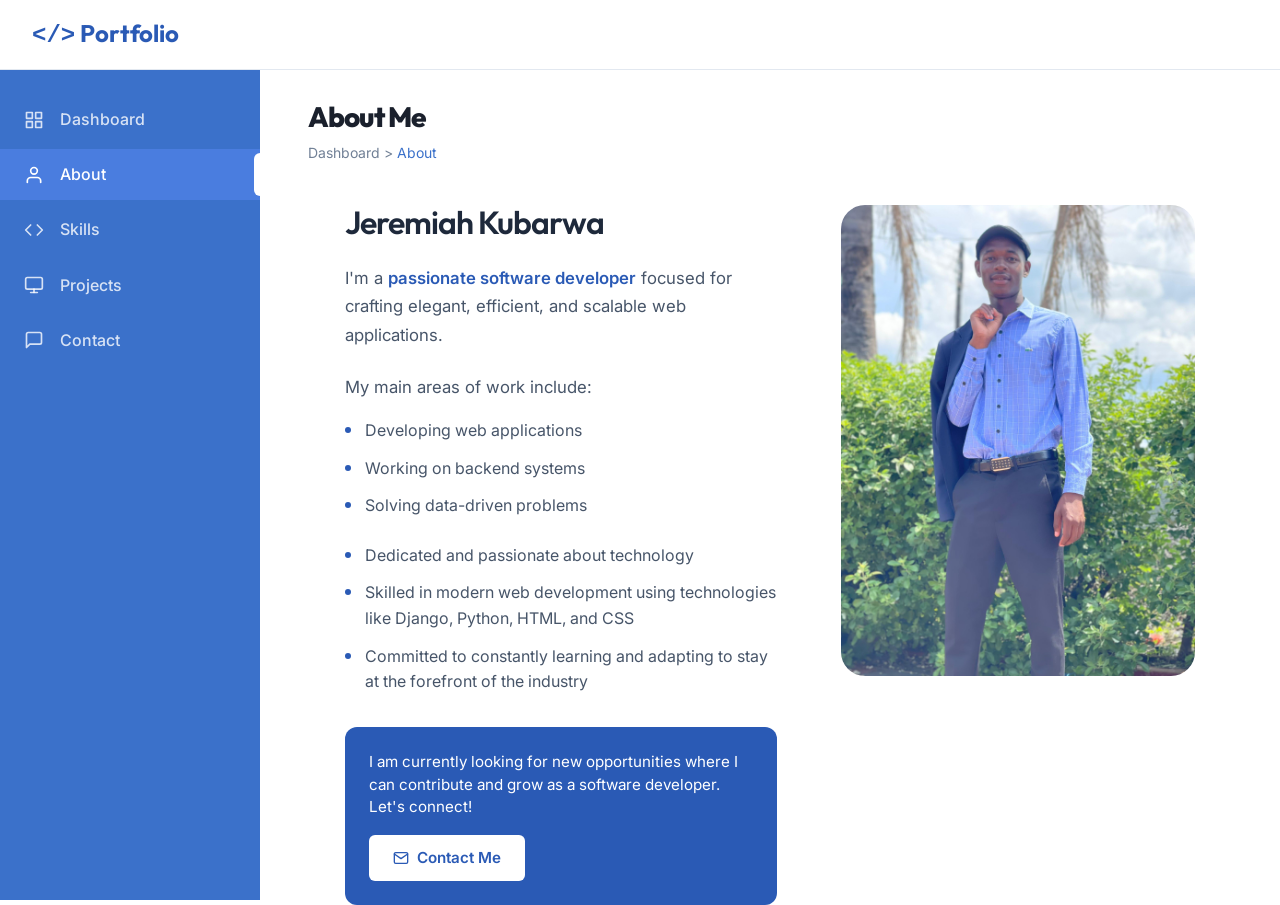
==== about.html @ 58361bdb "updated about page" ====
<!DOCTYPE html>
<html lang="en">

<head>
  <meta charset="UTF-8" />
  <meta name="viewport" content="width=device-width, initial-scale=1.0" />
  <meta name="description" content="About Jeremiah Kubarwa - Computer Science student portfolio." />
  <title>About - Jeremiah's Portfolio</title>
  <link rel="preconnect" href="https://fonts.googleapis.com">
  <link rel="preconnect" href="https://fonts.gstatic.com" crossorigin>
  <link
    href="https://fonts.googleapis.com/css2?family=Inter:wght@400;500;600&family=Outfit:wght@400;600;800&display=swap"
    rel="stylesheet">
  <link rel="stylesheet" href="styles.css" />
  <link rel="icon" href="assets/favicon.png" />
</head>

<body class="dashboard-layout light">
  <a class="skip-link" href="#main-content">Skip to content</a>

  <header class="top-nav">
    <a class="logo" href="index.html">
      <span class="logo-icon">&lt;/&gt;</span>
      Portfolio
    </a>
  </header>

  <aside class="sidebar">

    <ul class="sidebar-nav">
      <li>
        <a href="index.html">
          <svg viewBox="0 0 24 24">
            <rect x="3" y="3" width="7" height="7"></rect>
            <rect x="14" y="3" width="7" height="7"></rect>
            <rect x="14" y="14" width="7" height="7"></rect>
            <rect x="3" y="14" width="7" height="7"></rect>
          </svg>
          Dashboard
        </a>
      </li>
      <li>
        <a href="about.html" class="active">
          <svg viewBox="0 0 24 24">
            <path d="M20 21v-2a4 4 0 0 0-4-4H8a4 4 0 0 0-4 4v2"></path>
            <circle cx="12" cy="7" r="4"></circle>
          </svg>
          About
        </a>
      </li>
      <li>
        <a href="skills.html">
          <svg viewBox="0 0 24 24">
            <polyline points="16 18 22 12 16 6"></polyline>
            <polyline points="8 6 2 12 8 18"></polyline>
          </svg>
          Skills
        </a>
      </li>
      <li>
        <a href="projects.html">
          <svg viewBox="0 0 24 24">
            <rect x="2" y="3" width="20" height="14" rx="2" ry="2"></rect>
            <line x1="8" y1="21" x2="16" y2="21"></line>
            <line x1="12" y1="17" x2="12" y2="21"></line>
          </svg>
          Projects
        </a>
      </li>
      <li>
        <a href="contact.html">
          <svg viewBox="0 0 24 24">
            <path d="M21 15a2 2 0 0 1-2 2H7l-4 4V5a2 2 0 0 1 2-2h14a2 2 0 0 1 2 2z"></path>
          </svg>
          Contact
        </a>
      </li>
    </ul>


  </aside>

  <main id="main-content" class="main-content">
    <div class="top-header">
      <h1>About Me</h1>
      <div class="breadcrumbs">
        Dashboard &gt; <a href="about.html">About</a>
      </div>
    </div>

    <div class="container fade-in">
      <div class="about-container">
        <div class="about-content">
          <h2>Jeremiah Kubarwa</h2>

          <p class="about-lead">I'm a <strong>passionate software developer</strong> focused for crafting elegant,
            efficient, and scalable web applications.</p>

          <p class="about-sub">My main areas of work include:</p>

          <ul class="about-list">
            <li>Developing web applications</li>
            <li>Working on backend systems</li>
            <li>Solving data-driven problems</li>
          </ul>

          <ul class="about-list">
            <li>Dedicated and passionate about technology</li>
            <li>Skilled in modern web development using technologies like Django, Python, HTML, and CSS</li>
            <li>Committed to constantly learning and adapting to stay at the forefront of the industry</li>
          </ul>

          <div class="about-cta-box">
            <p>I am currently looking for new opportunities where I can contribute and grow as a software developer.
              Let's connect!</p>
            <a href="contact.html" class="btn-contact-me">
              <svg width="16" height="16" viewBox="0 0 24 24" fill="none" stroke="currentColor" stroke-width="2"
                stroke-linecap="round" stroke-linejoin="round" style="margin-right: 8px;">
                <path d="M4 4h16c1.1 0 2 .9 2 2v12c0 1.1-.9 2-2 2H4c-1.1 0-2-.9-2-2V6c0-1.1.9-2 2-2z"></path>
                <polyline points="22,6 12,13 2,6"></polyline>
              </svg>
              Contact Me
            </a>
          </div>
        </div>

        <div class="about-image">
          <img src="assets/profile.png" alt="Jeremiah Kubarwa">
        </div>
      </div>
    </div>
  </main>

  <script src="script.js"></script>
</body>

</html>
---- styles.css ----
/* Base */
:root {
  --bg: #ffffff;
  --bg-alt: #f8fafc;
  --text: #1e293b;
  --text-muted: #475569;
  --primary: #2a5ab5;
  --primary-hover: #1d4ed8;
  --card: #ffffff;
  --card-hover: #f8fafc;
  --border: #e2e8f0;
  --font-sans: "Inter", system-ui, -apple-system, sans-serif;
  --font-display: "Outfit", system-ui, -apple-system, sans-serif;
}

* {
  box-sizing: border-box;
}

html, body {
  height: 100%;
}

body {
  margin: 0;
  font-family: var(--font-sans);
  background: var(--bg);
  color: var(--text);
  line-height: 1.7;
  -webkit-font-smoothing: antialiased;
  -moz-osx-font-smoothing: grayscale;
  transition: background-color 0.4s ease, color 0.4s ease;
  overflow-x: hidden;
}

.container {
  width: min(1100px, 92%);
  margin: 0 auto;
}

.section {
  padding: 72px 0;
}

.section.alt {
  background: var(--bg-alt);
}

h1, h2, h3, h4 {
  font-family: var(--font-display);
  font-weight: 800;
  line-height: 1.1;
  margin: 0 0 1rem;
  letter-spacing: -0.03em;
}

h1 { font-size: clamp(2.5rem, 5vw + 1rem, 4.5rem); }
h2 { font-size: clamp(2rem, 4vw, 3.5rem); }
h3 { font-size: clamp(1.5rem, 3vw, 2.25rem); }

p {
  margin: 0 0 1.5rem;
  font-size: 1.05rem;
}

.lead {
  font-size: clamp(1.125rem, 2vw, 1.35rem);
  color: var(--text-muted);
  max-width: 60ch;
}

.small { font-size: 0.875rem; }
.muted { color: var(--text-muted); }

.btn {
  display: inline-flex;
  align-items: center;
  justify-content: center;
  gap: 8px;
  padding: 12px 28px;
  border-radius: 9999px;
  border: 1px solid rgba(255,255,255,0.1);
  background: rgba(255,255,255,0.03);
  color: var(--text);
  font-family: var(--font-sans);
  font-weight: 500;
  font-size: 1rem;
  text-decoration: none;
  cursor: pointer;
  transition: all 0.3s ease;
}

.btn:hover {
  background: rgba(255,255,255,0.1);
}

.btn.primary {
  background: var(--gradient);
  border: 1px solid transparent;
  color: white;
  position: relative;
  z-index: 1;
}

.btn.primary::after {
  content: '';
  position: absolute;
  inset: -2px;
  border-radius: 9999px;
  background: var(--gradient);
  filter: blur(8px);
  z-index: -1;
  opacity: 0.6;
  transition: opacity 0.3s ease;
}

.btn.primary:hover::after {
  opacity: 0.9;
  filter: blur(12px);
}

.btn.primary:hover {
  transform: translateY(-1px);
}

.skip-link {
  position: absolute;
  left: -9999px;
  top: 8px;
  background: var(--primary);
  color: #fff;
  padding: 8px 12px;
  border-radius: 8px;
  z-index: 1000;
}
.skip-link:focus {
  left: 8px;
}

/* Sidebar */
.dashboard-layout {
  display: flex;
  min-height: 100vh;
}

/* Top Nav */
.top-nav {
  position: fixed;
  top: 0;
  left: 0;
  width: 100%;
  height: 70px;
  background: white;
  border-bottom: 1px solid #e2e8f0;
  display: flex;
  align-items: center;
  padding: 0 32px;
  z-index: 1000;
}

.logo {
  font-size: 1.5rem;
  font-weight: 700;
  color: #2a5ab5;
  text-decoration: none;
  font-family: var(--font-display);
}

.logo-icon {
  font-family: monospace;
  font-weight: 800;
}

.sidebar {
  width: 260px;
  background-color: #3b71ca; /* No gradient, solid blue */
  color: white;
  position: fixed;
  top: 70px;
  left: 0;
  height: calc(100vh - 70px);
  padding: 24px 0;
  display: flex;
  flex-direction: column;
  z-index: 100;
  overflow-y: auto;
}

.sidebar-nav {
  list-style: none;
  padding: 0;
  margin: 0;
  flex-grow: 1;
}

.sidebar-nav li {
  margin-bottom: 4px;
}

.sidebar-nav a {
  display: flex;
  align-items: center;
  gap: 16px;
  padding: 12px 24px;
  color: rgba(255, 255, 255, 0.8);
  text-decoration: none;
  font-weight: 500;
  transition: all 0.2s ease;
  position: relative;
}

.sidebar-nav a:hover, .sidebar-nav a.active {
  color: white;
  background-color: #4a7ddf;
}

.sidebar-nav a.active::before {
  content: '';
  position: absolute;
  right: 0;
  top: 4px;
  bottom: 4px;
  width: 6px;
  background-color: white;
  border-radius: 6px 0 0 6px;
}

.sidebar-nav a svg {
  width: 20px;
  height: 20px;
  stroke: currentColor;
  fill: none;
  stroke-width: 2;
  stroke-linecap: round;
  stroke-linejoin: round;
}

.sidebar-stats {
  padding: 24px;
  border-top: 1px solid rgba(255, 255, 255, 0.15);
  margin-top: auto;
}

.sidebar-stats h4 {
  font-size: 0.75rem;
  text-transform: uppercase;
  letter-spacing: 0.05em;
  margin-bottom: 16px;
  color: rgba(255, 255, 255, 0.9);
}

.stat-item {
  margin-bottom: 16px;
  font-size: 0.875rem;
}

.stat-header {
  display: flex;
  justify-content: space-between;
  margin-bottom: 8px;
  align-items: center;
  color: white;
}

.stat-icon-wrapper {
  display: flex;
  align-items: center;
  gap: 8px;
}

.stat-icon {
  width: 24px;
  height: 24px;
  border-radius: 50%;
  background: rgba(255, 255, 255, 0.2);
  display: flex;
  align-items: center;
  justify-content: center;
  font-size: 0.75rem;
}

.stat-percentage {
  font-size: 0.75rem;
  color: rgba(255, 255, 255, 0.8);
}

.stat-bar {
  height: 4px;
  background: rgba(255, 255, 255, 0.2);
  border-radius: 2px;
  overflow: hidden;
}

.stat-fill {
  height: 100%;
  background: white;
  border-radius: 2px;
}

.main-content {
  margin-left: 260px;
  margin-top: 70px;
  flex: 1;
  min-height: calc(100vh - 70px);
  background: #ffffff !important;
  color: #1a202c;
  padding: 2rem 3rem;
}

/* Dashboard Overview */
.top-header {
  margin-bottom: 24px;
  padding-bottom: 16px;
}

.top-header h1 {
  font-size: 1.75rem;
  color: #1a202c;
  margin-bottom: 8px;
}

.breadcrumbs {
  font-size: 0.875rem;
  color: #718096;
}

.breadcrumbs a {
  color: #3b71ca;
  text-decoration: none;
}

.profile-card {
  display: flex;
  gap: 32px;
  background: white;
  border-radius: 16px;
  border: 1px solid #e2e8f0;
  box-shadow: 0 4px 6px -1px rgba(0, 0, 0, 0.05);
  padding: 32px;
  margin-bottom: 32px;
}

.profile-image-container {
  position: relative;
  flex-shrink: 0;
  width: 250px;
}

.profile-image {
  width: 100%;
  height: 250px;
  object-fit: cover;
  border-radius: 20px;
}

.profile-badge {
  position: absolute;
  bottom: 0px;
  right: -10px;
  background: #2a5ab5;
  color: white;
  width: 44px;
  height: 44px;
  border-radius: 50%;
  display: flex;
  align-items: center;
  justify-content: center;
  box-shadow: 0 4px 10px rgba(0,0,0,0.15);
}

.profile-socials {
  display: flex;
  gap: 16px;
  justify-content: center;
  margin-top: 16px;
}

.profile-socials a {
  width: 36px;
  height: 36px;
  border-radius: 50%;
  background: white;
  border: 1px solid #e2e8f0;
  display: flex;
  align-items: center;
  justify-content: center;
  color: #2a5ab5;
  transition: all 0.2s ease;
}

.profile-socials a:hover {
  background: #f8fafc;
}

.profile-info {
  flex: 1;
}

.name-row {
  display: flex;
  align-items: center;
  gap: 16px;
  margin-bottom: 8px;
}

.name-row h2 {
  font-size: 2rem;
  color: #1a202c;
  margin: 0;
  letter-spacing: -0.02em;
}

.hire-badge {
  background: #dcfce7;
  color: #166534;
  padding: 4px 12px;
  border-radius: 16px;
  font-size: 0.75rem;
  font-weight: 600;
}

.role-title {
  color: #2a5ab5;
  font-size: 1.25rem;
  font-weight: 500;
  margin-bottom: 16px;
}

.bio {
  color: #4a5568;
  font-size: 0.95rem;
  line-height: 1.6;
  margin-bottom: 24px;
  max-width: 90%;
}

.skills-pills {
  display: flex;
  gap: 8px;
  flex-wrap: wrap;
  margin-bottom: 32px;
}

.skill-pill {
  background: #eff6ff;
  color: #2a5ab5;
  padding: 6px 16px;
  border-radius: 20px;
  font-size: 0.85rem;
  font-weight: 500;
}

.overview-stats {
  display: flex;
  gap: 16px;
  margin-top: 16px;
}

.overview-stat-card {
  flex: 1;
  background: white;
  border: 1px solid #e2e8f0;
  border-radius: 16px;
  padding: 20px;
  text-align: center;
}

.overview-stat-value {
  font-size: 1.75rem;
  font-weight: 700;
  color: #2a5ab5;
  margin-bottom: 4px;
}

.stars {
  color: #2a5ab5;
  margin-bottom: 8px;
  font-size: 1.2rem;
}

.overview-stat-label {
  font-size: 0.8rem;
  color: #718096;
}

.section-title {
  display: flex;
  align-items: center;
  gap: 8px;
  font-size: 1rem;
  font-weight: 700;
  color: #4a5568;
  text-transform: uppercase;
  margin: 40px 0 24px;
  letter-spacing: 0.05em;
}

.section-title::before {
  content: '';
  width: 4px;
  height: 16px;
  background: #2a5ab5;
  border-radius: 2px;
}

.overview-grid {
  display: grid;
  grid-template-columns: 1fr 1fr;
  gap: 24px;
}

.overview-card {
  background: white;
  border-radius: 16px;
  overflow: hidden;
  box-shadow: 0 4px 10px rgba(0,0,0,0.03);
  position: relative;
}

.overview-card img {
  width: 100%;
  height: 200px;
  object-fit: cover;
}

.overview-card-content {
  padding: 20px;
  position: absolute;
  top: 0;
  right: 0;
  background: rgba(255,255,255,0.9);
  margin: 12px;
  border-radius: 8px;
  padding: 8px 16px;
}

.overview-card-content span {
  font-size: 0.8rem;
  color: #1a202c;
  text-transform: uppercase;
  letter-spacing: 0.05em;
  font-weight: 700;
}

/* Cards and grids */
.card {
  background: var(--card);
  border: 1px solid var(--border);
  border-radius: 20px;
  padding: 32px;
  transition: all 0.4s cubic-bezier(0.175, 0.885, 0.32, 1.275);
  height: 100%;
  display: flex;
  flex-direction: column;
  backdrop-filter: blur(16px);
  position: relative;
  overflow: hidden;
  box-shadow: 0 4px 6px -1px rgba(0, 0, 0, 0.1);
}

.card::before {
  content: "";
  position: absolute;
  top: 0;
  left: 0;
  right: 0;
  height: 2px;
  background: var(--gradient);
  opacity: 0;
  transition: opacity 0.3s ease;
}

.card:hover {
  transform: translateY(-8px);
  box-shadow: 0 20px 40px -5px rgba(0, 0, 0, 0.3), 0 10px 10px -5px rgba(0, 0, 0, 0.1);
  border-color: rgba(59, 130, 246, 0.4);
  background: var(--card-hover);
}

.card:hover::before {
  opacity: 1;
}

.card h3 {
  margin-bottom: 0.5rem;
}

/* Tech Section Override */
.text-center { text-align: center; }
.tech-header { margin-bottom: 48px; }

.tech-grid {
  display: grid;
  grid-template-columns: repeat(2, 1fr);
  gap: 24px;
}

.tech-card {
  padding: 24px;
  border-radius: 16px;
  background: #0D1322;
  border: 1px solid rgba(255,255,255,0.05);
  position: relative;
  transition: transform 0.2s ease, box-shadow 0.2s ease;
  overflow: hidden;
}

.tech-card::before {
  content: '';
  position: absolute;
  top: 0; left: 0; right: 0; height: 1px;
  background: var(--gradient);
  opacity: 0.2;
}

.tech-card:hover {
  transform: translateY(-4px);
  box-shadow: 0 10px 30px -10px rgba(79, 70, 229, 0.3);
  border-color: rgba(255,255,255,0.1);
}
.tech-card:hover::before { opacity: 0.8; }

.tech-title {
  font-size: 1.1rem;
  font-family: var(--font-sans);
  font-weight: 600;
  display: flex;
  justify-content: space-between;
  align-items: center;
  margin-bottom: 24px;
}
.arrow { color: rgba(255,255,255,0.3); font-size: 1rem; }

.tech-icons {
  display: flex;
  gap: 24px;
  flex-wrap: wrap;
  align-items: center;
}

.tech-icon {
  display: flex;
  align-items: center;
  gap: 8px;
}

.tech-icon img {
  width: 32px;
  height: 32px;
  object-fit: contain;
}

.invert-dark { filter: invert(1); }
.tech-name { font-weight: 500; font-size: 1rem; }

/* About Page */
.about-container {
  display: flex;
  gap: 64px;
  margin-top: 16px;
  align-items: flex-start;
}

.about-content {
  flex: 1.1;
}

.about-content h2 {
  font-size: 2rem;
  color: #1e293b;
  margin-bottom: 24px;
  font-weight: 600;
}

.about-lead {
  font-size: 1.05rem;
  color: #475569;
  line-height: 1.7;
  margin-bottom: 24px;
}

.about-lead strong {
  color: #2a5ab5;
  font-weight: 600;
}

.about-sub {
  font-size: 1.05rem;
  color: #475569;
  margin-bottom: 16px;
}

.about-list {
  list-style: none;
  padding-left: 0;
  margin-bottom: 24px;
}

.about-list li {
  position: relative;
  padding-left: 20px;
  margin-bottom: 12px;
  color: #475569;
  font-size: 1rem;
  line-height: 1.6;
}

.about-list li::before {
  content: '';
  position: absolute;
  left: 0;
  top: 9px;
  width: 6px;
  height: 6px;
  background-color: #2a5ab5;
  border-radius: 50%;
}

.about-cta-box {
  background: #2a5ab5;
  border-radius: 12px;
  padding: 24px;
  margin-top: 32px;
}

.about-cta-box p {
  color: #ffffff;
  font-size: 0.95rem;
  margin-bottom: 16px;
  line-height: 1.5;
}

.btn-contact-me {
  display: inline-flex;
  align-items: center;
  background: #ffffff;
  color: #2a5ab5;
  padding: 10px 24px;
  border-radius: 6px;
  text-decoration: none;
  font-weight: 600;
  font-size: 0.95rem;
  transition: background 0.2s;
}

.btn-contact-me:hover {
  background: #f1f5f9;
}

.about-image {
  flex: 0.9;
}

.about-image img {
  width: 100%;
  max-width: 400px;
  height: auto;
  border-radius: 24px;
  object-fit: cover;
}

.skills-grid-modern {
  display: grid;
  grid-template-columns: repeat(2, 1fr);
  gap: 24px;
}

.skill-card-modern {
  background: white;
  border-radius: 12px;
  border: 1px solid #e2e8f0;
  box-shadow: 0 4px 6px -1px rgba(0,0,0,0.05);
  overflow: hidden;
  transition: transform 0.2s ease, box-shadow 0.2s ease;
}

.skill-card-modern:hover {
  transform: translateY(-2px);
  box-shadow: 0 10px 15px -3px rgba(0, 0, 0, 0.05);
}

.skill-card-header {
  background: #5b8def;
  color: white;
  padding: 12px 20px;
  font-weight: 600;
  font-size: 1.05rem;
}

.skill-card-body {
  padding: 24px 20px;
  background: white;
}

.skill-icon-row {
  display: flex;
  align-items: center;
  gap: 12px;
  margin-bottom: 20px;
  min-height: 40px;
}

.skill-icon {
  width: 48px;
  height: 48px;
  object-fit: contain;
}

.skill-main-text {
  font-size: 1.15rem;
  font-weight: 700;
  color: #1e293b;
}

.skill-pills-row {
  display: flex;
  gap: 10px;
  flex-wrap: wrap;
}

.skill-pill-sm {
  background: #e6f0fa;
  color: #2a5ab5;
  padding: 6px 14px;
  border-radius: 20px;
  font-size: 0.85rem;
  font-weight: 500;
  display: inline-flex;
  align-items: center;
}

.skill-django-box {
  background: #092e20;
  color: white;
  padding: 6px 12px;
  border-radius: 4px;
  font-weight: 600;
  letter-spacing: 0.5px;
  font-size: 1.2rem;
}

.gradient-text {
  background: var(--gradient);
  -webkit-background-clip: text;
  background-clip: text;
  -webkit-text-fill-color: transparent;
}
.projects-grid {
  display: flex;
  flex-direction: column;
  gap: 24px;
}
.contact-grid {
  grid-template-columns: 1.2fr .8fr;
  align-items: start;
}

/* Horizontal Project Cards */
.project-card-h {
  display: flex;
  background: white;
  border-radius: 12px;
  border: 1px solid #e2e8f0;
  box-shadow: 0 4px 6px -1px rgba(0, 0, 0, 0.05);
  overflow: hidden;
  position: relative;
  height: 160px;
  transition: transform 0.2s ease, box-shadow 0.2s ease;
}

.project-card-h:hover {
  transform: translateY(-2px);
  box-shadow: 0 10px 15px -3px rgba(0, 0, 0, 0.05);
}

.project-img-wrapper {
  width: 40%;
  position: relative;
  background-size: cover;
  background-position: center;
}

.project-img-wrapper::after {
  content: '';
  position: absolute;
  top: 0; right: 0; bottom: 0; left: 0;
  background: linear-gradient(to right, rgba(255,255,255,0) 50%, rgba(255,255,255,1) 95%);
}

.project-info {
  width: 60%;
  padding: 24px 32px 24px 16px;
  display: flex;
  flex-direction: column;
  position: relative;
  z-index: 2;
  background: white; /* ensure right side is pure white */
}

.project-info h3 {
  color: #1e293b;
  font-size: 1.25rem;
  margin-bottom: 8px;
  font-family: var(--font-sans);
}

.project-info p {
  color: #64748b;
  font-size: 0.95rem;
}

.project-info .btn-view {
  margin-top: auto;
  align-self: flex-end;
  background: #2a5ab5;
  color: white;
  padding: 8px 20px;
  border-radius: 6px;
  font-weight: 500;
  font-size: 0.9rem;
  text-decoration: none;
  transition: background 0.2s;
}

.project-info .btn-view:hover {
  background: #1d4ed8;
}

.links {
  list-style: none;
  padding: 0;
  margin: 0;
  display: grid;
  gap: 8px;
}
.links a {
  color: var(--text);
  text-decoration: none;
}
.links a:hover {
  text-decoration: underline;
}

/* Forms */
form {
  background: var(--card);
  padding: 32px;
  border-radius: 16px;
  border: 1px solid var(--border);
}

form label {
  display: grid;
  gap: 8px;
  margin-bottom: 20px;
  font-weight: 500;
}

input, textarea {
  width: 100%;
  border: 1px solid var(--border);
  background: var(--bg);
  color: var(--text);
  border-radius: 8px;
  padding: 12px 16px;
  font-family: inherit;
  font-size: 1rem;
  transition: all 0.2s ease;
}

input:focus, textarea:focus {
  outline: none;
  border-color: var(--primary);
  box-shadow: 0 0 0 3px rgba(59, 130, 246, 0.2);
  background: var(--bg-alt);
}

/* Footer */
.site-footer {
  border-top: 1px solid var(--border);
  background: var(--bg-alt);
  padding: 32px 0;
  margin-top: auto;
}

.footer-inner {
  display: flex;
  align-items: center;
  justify-content: space-between;
  flex-wrap: wrap;
  gap: 16px;
}

/* Utilities */
.sr-only {
  position: absolute;
  width: 1px;
  height: 1px;
  padding: 0;
  margin: -1px;
  overflow: hidden;
  clip: rect(0,0,0,0);
  white-space: nowrap;
  border: 0;
}

/* Animations */
@keyframes slideUp {
  from { opacity: 0; transform: translateY(30px); }
  to { opacity: 1; transform: translateY(0); }
}

@keyframes fadeInRight {
  from { opacity: 0; transform: translateX(30px); }
  to { opacity: 1; transform: translateX(0); }
}

@keyframes float {
  0% { transform: translate(0, 0) scale(1); }
  33% { transform: translate(30px, -50px) scale(1.1); }
  66% { transform: translate(-20px, 20px) scale(0.9); }
  100% { transform: translate(0, 0) scale(1); }
}

@keyframes pulse {
  from { opacity: 0.2; transform: scale(0.95); }
  to { opacity: 0.4; transform: scale(1.05); }
}

.fade-in {
  opacity: 0;
  animation: slideUp 0.6s ease-out forwards;
}

/* Responsive */
@media (max-width: 920px) {
  .skills-grid-modern { grid-template-columns: 1fr; }
  .projects-grid { grid-template-columns: 1fr; }
  .tech-grid { grid-template-columns: 1fr; }
  .contact-grid { grid-template-columns: 1fr; }
  .hero-inner { grid-template-columns: 1fr; text-align: center; }
  .hero-ctas { justify-content: center; }
  .hero-photo { max-width: 300px; margin: 0 auto; }
}

@media (max-width: 768px) {
  /* Top Nav */
  .top-nav {
    padding: 0 16px;
  }
  
  /* Sidebar becomes bottom nav */
  .sidebar {
    width: 100%;
    height: auto;
    position: fixed;
    top: auto;
    bottom: 0;
    left: 0;
    padding: 0;
    flex-direction: row;
    z-index: 1000;
    border-top: 1px solid rgba(0, 0, 0, 0.1);
  }
  .sidebar-nav {
    display: flex;
    justify-content: space-around;
    align-items: center;
    width: 100%;
  }
  .sidebar-nav li {
    margin-bottom: 0;
    flex: 1;
  }
  .sidebar-nav a {
    flex-direction: column;
    padding: 10px 4px;
    font-size: 0.65rem;
    gap: 4px;
    justify-content: center;
    border-radius: 0;
  }
  .sidebar-nav a::before {
    display: none;
  }
  .sidebar-nav a.active {
    background-color: rgba(255, 255, 255, 0.1);
  }
  .sidebar-stats {
    display: none; /* Hide stats on mobile */
  }

  /* Main Content */
  .main-content {
    margin-left: 0;
    margin-top: 70px;
    padding: 1.5rem 1rem 6rem 1rem; /* Extra bottom padding for the nav bar */
  }

  /* Dashboard Overview */
  .profile-card {
    flex-direction: column;
    align-items: center;
    text-align: center;
    padding: 24px 16px;
  }
  .profile-image-container {
    width: 180px;
  }
  .profile-image {
    height: 180px;
  }
  .name-row {
    flex-direction: column;
    gap: 8px;
  }
  .overview-grid {
    grid-template-columns: 1fr;
  }
  .overview-stats {
    flex-direction: column;
  }
  
  /* general overrides */
  .skills-grid-modern {
    grid-template-columns: 1fr;
  }
  .tech-grid {
    grid-template-columns: 1fr;
  }
  .contact-grid {
    grid-template-columns: 1fr;
  }
  .project-card-h {
    flex-direction: column;
    height: auto;
  }
  .project-img-wrapper {
    width: 100%;
    height: 200px;
  }
  .project-img-wrapper::after {
    background: linear-gradient(to top, rgba(255,255,255,0) 50%, rgba(255,255,255,1) 95%);
  }
  .project-info {
    width: 100%;
    padding: 24px;
  }
  .about-container {
    gap: 24px;
    flex-direction: column;
  }
  .about-image {
    order: -1;
    margin-bottom: 24px;
    align-self: center;
  }
}
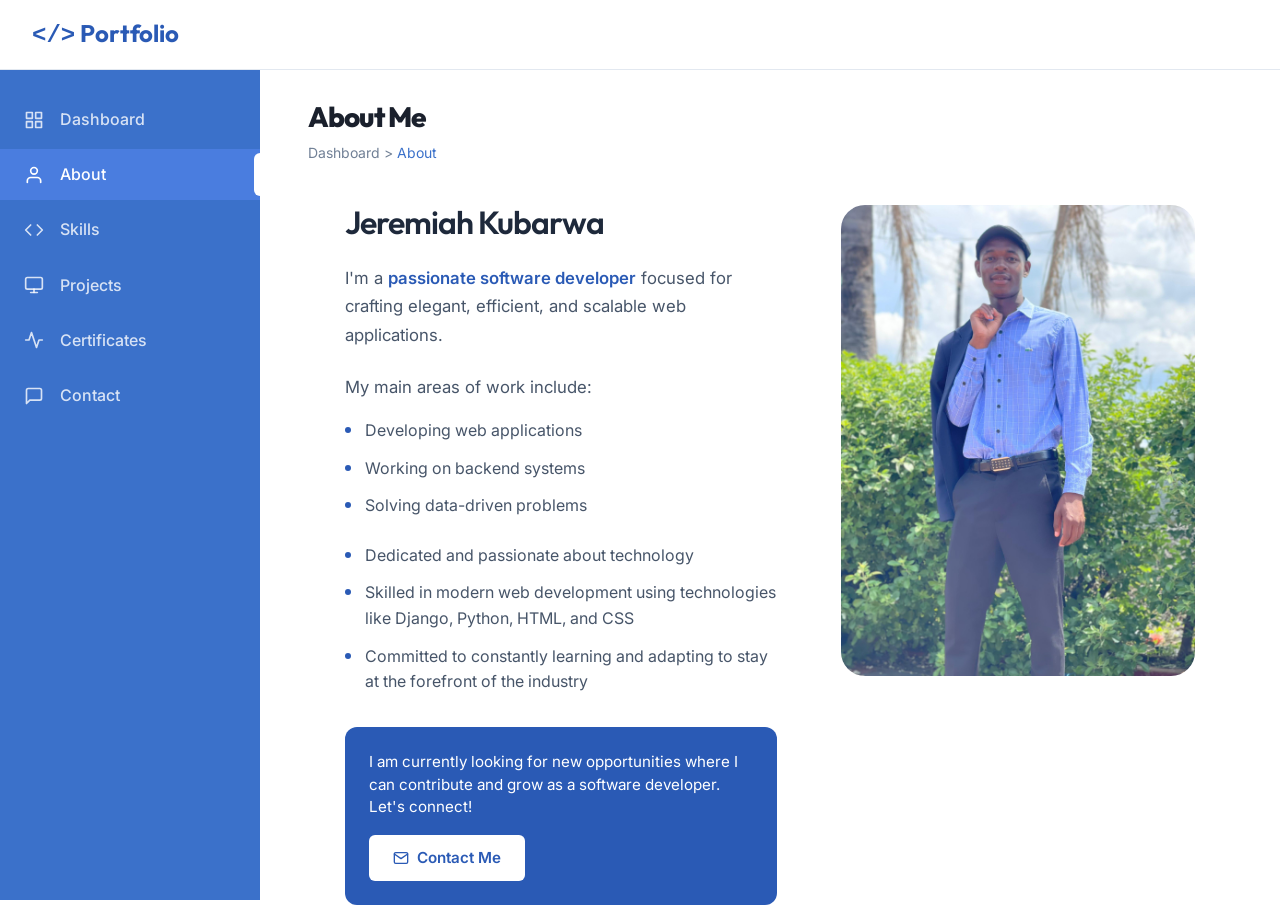
==== commit 3b205990: "adding certificate" ====
--- a/about.html
+++ b/about.html
@@ -68,6 +68,12 @@
         </a>
       </li>
       <li>
+        <a href="certificates.html">
+          <svg viewBox="0 0 24 24" fill="none" stroke="currentColor" stroke-width="2" stroke-linecap="round" stroke-linejoin="round"><path d="M22 12h-4l-3 9L9 3l-3 9H2"></path></svg>
+          Certificates
+        </a>
+      </li>
+      <li>
         <a href="contact.html">
           <svg viewBox="0 0 24 24">
             <path d="M21 15a2 2 0 0 1-2 2H7l-4 4V5a2 2 0 0 1 2-2h14a2 2 0 0 1 2 2z"></path>
--- a/styles.css
+++ b/styles.css
@@ -926,6 +926,114 @@
   background: #1d4ed8;
 }
 
+/* Certificates Grid */
+.certificates-grid {
+  display: grid;
+  grid-template-columns: repeat(auto-fill, minmax(350px, 1fr));
+  gap: 24px;
+}
+
+.certificates-grid.mini {
+  grid-template-columns: 1fr;
+  max-width: 500px;
+}
+
+.certificates-grid.mini .certificate-card {
+  flex-direction: row;
+  height: 120px;
+  align-items: center;
+}
+
+.certificates-grid.mini .certificate-img-container {
+  width: 150px;
+  height: 100%;
+  aspect-ratio: auto;
+  border-bottom: none;
+  border-right: 1px solid #e2e8f0;
+}
+
+.certificates-grid.mini .certificate-info {
+  padding: 16px;
+  flex: 1;
+}
+
+.certificates-grid.mini .certificate-info h3 {
+  font-size: 1.1rem;
+  margin-bottom: 4px;
+}
+
+.certificates-grid.mini .certificate-meta {
+  margin-bottom: 0;
+  font-size: 0.8rem;
+}
+
+.certificates-grid.mini .certificate-info p {
+  display: none; /* Hide description in mini view */
+}
+
+.certificate-card {
+  background: white;
+  border-radius: 12px;
+  border: 1px solid #e2e8f0;
+  box-shadow: 0 4px 6px -1px rgba(0, 0, 0, 0.05);
+  overflow: hidden;
+  transition: transform 0.2s ease, box-shadow 0.2s ease;
+  display: flex;
+  flex-direction: column;
+}
+
+.certificate-card:hover {
+  transform: translateY(-4px);
+  box-shadow: 0 12px 20px -5px rgba(0, 0, 0, 0.1);
+}
+
+.certificate-img-container {
+  width: 100%;
+  aspect-ratio: 4 / 3;
+  overflow: hidden;
+  background: #f8fafc;
+  border-bottom: 1px solid #e2e8f0;
+}
+
+.certificate-img {
+  width: 100%;
+  height: 100%;
+  object-fit: contain;
+  padding: 10px;
+}
+
+.certificate-info {
+  padding: 24px;
+}
+
+.certificate-info h3 {
+  font-size: 1.25rem;
+  margin-bottom: 8px;
+  color: #1e293b;
+}
+
+.certificate-meta {
+  display: flex;
+  justify-content: space-between;
+  margin-bottom: 16px;
+  font-size: 0.9rem;
+  font-weight: 500;
+}
+
+.certificate-meta .issuer {
+  color: #2a5ab5;
+}
+
+.certificate-meta .date {
+  color: #64748b;
+}
+
+.certificate-info p {
+  color: #475569;
+  font-size: 0.95rem;
+  line-height: 1.6;
+}
+
 .links {
   list-style: none;
   padding: 0;
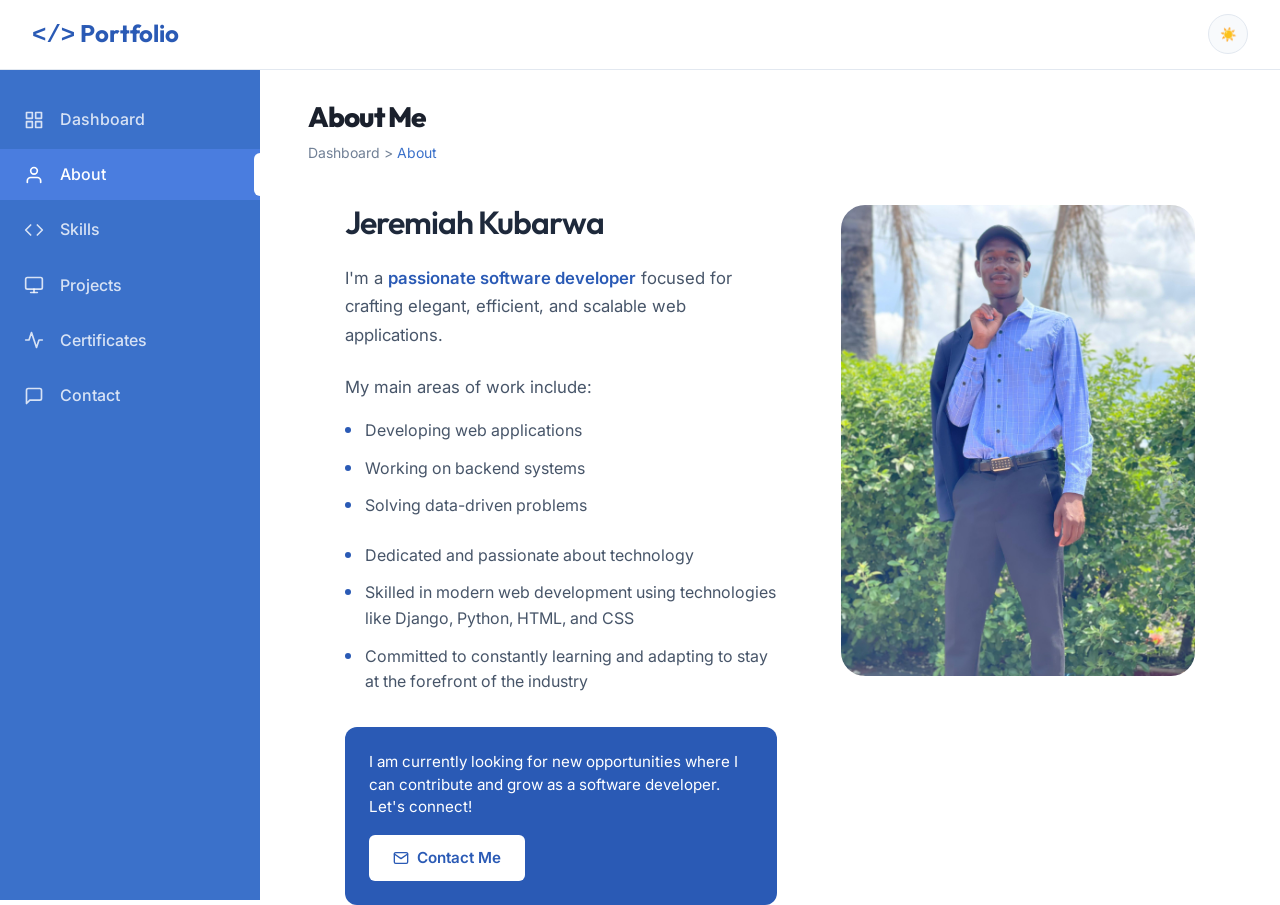
==== commit 9d2a79c7: "refining" ====
--- a/about.html
+++ b/about.html
@@ -15,14 +15,19 @@
   <link rel="icon" href="assets/favicon.png" />
 </head>
 
-<body class="dashboard-layout light">
+<body class="dashboard-layout">
   <a class="skip-link" href="#main-content">Skip to content</a>
 
   <header class="top-nav">
-    <a class="logo" href="index.html">
-      <span class="logo-icon">&lt;/&gt;</span>
-      Portfolio
-    </a>
+    <div class="top-nav-inner">
+      <a class="logo" href="index.html">
+        <span class="logo-icon">&lt;/&gt;</span>
+        Portfolio
+      </a>
+      <div class="top-nav-actions">
+        <button class="icon-btn theme-toggle" type="button" aria-label="Toggle theme">☀️</button>
+      </div>
+    </div>
   </header>
 
   <aside class="sidebar">
@@ -40,7 +45,7 @@
         </a>
       </li>
       <li>
-        <a href="about.html" class="active">
+        <a href="about.html" class="active" aria-current="page">
           <svg viewBox="0 0 24 24">
             <path d="M20 21v-2a4 4 0 0 0-4-4H8a4 4 0 0 0-4 4v2"></path>
             <circle cx="12" cy="7" r="4"></circle>
--- a/styles.css
+++ b/styles.css
@@ -11,6 +11,20 @@
   --border: #e2e8f0;
   --font-sans: "Inter", system-ui, -apple-system, sans-serif;
   --font-display: "Outfit", system-ui, -apple-system, sans-serif;
+  --gradient: linear-gradient(135deg, #2563eb 0%, #4f46e5 55%, #7c3aed 100%);
+}
+
+/* Dark theme */
+:root.dark {
+  --bg: #0b1220;
+  --bg-alt: #0f1a2e;
+  --text: #e5e7eb;
+  --text-muted: #a3b0c2;
+  --card: #0f1a2e;
+  --card-hover: #12203a;
+  --border: rgba(148, 163, 184, 0.18);
+  --primary: #7aa2ff;
+  --primary-hover: #9bb8ff;
 }
 
 * {
@@ -150,12 +164,50 @@
   left: 0;
   width: 100%;
   height: 70px;
-  background: white;
+  background: var(--bg);
   border-bottom: 1px solid #e2e8f0;
   display: flex;
   align-items: center;
   padding: 0 32px;
   z-index: 1000;
+}
+
+.top-nav-inner {
+  width: 100%;
+  display: flex;
+  align-items: center;
+  justify-content: space-between;
+  gap: 16px;
+}
+
+.top-nav-actions {
+  display: flex;
+  align-items: center;
+  gap: 12px;
+}
+
+.icon-btn {
+  width: 40px;
+  height: 40px;
+  border-radius: 9999px;
+  border: 1px solid var(--border);
+  background: var(--bg-alt);
+  color: var(--text);
+  display: inline-flex;
+  align-items: center;
+  justify-content: center;
+  cursor: pointer;
+  transition: transform 0.15s ease, background 0.15s ease, border-color 0.15s ease;
+}
+
+.icon-btn:hover {
+  transform: translateY(-1px);
+  border-color: rgba(59, 130, 246, 0.4);
+}
+
+.icon-btn:focus-visible {
+  outline: none;
+  box-shadow: 0 0 0 3px rgba(59, 130, 246, 0.25);
 }
 
 .logo {
@@ -303,7 +355,7 @@
   flex: 1;
   min-height: calc(100vh - 70px);
   background: #ffffff !important;
-  color: #1a202c;
+  color: var(--text);
   padding: 2rem 3rem;
 }
 
@@ -332,7 +384,7 @@
 .profile-card {
   display: flex;
   gap: 32px;
-  background: white;
+  background: var(--card);
   border-radius: 16px;
   border: 1px solid #e2e8f0;
   box-shadow: 0 4px 6px -1px rgba(0, 0, 0, 0.05);
@@ -858,7 +910,7 @@
 /* Horizontal Project Cards */
 .project-card-h {
   display: flex;
-  background: white;
+  background: var(--card);
   border-radius: 12px;
   border: 1px solid #e2e8f0;
   box-shadow: 0 4px 6px -1px rgba(0, 0, 0, 0.05);
@@ -894,7 +946,7 @@
   flex-direction: column;
   position: relative;
   z-index: 2;
-  background: white; /* ensure right side is pure white */
+  background: var(--card); /* ensure right side matches theme */
 }
 
 .project-info h3 {
@@ -907,6 +959,47 @@
 .project-info p {
   color: #64748b;
   font-size: 0.95rem;
+}
+
+.project-tags {
+  display: flex;
+  flex-wrap: wrap;
+  gap: 8px;
+  margin: 10px 0 0;
+}
+
+.tag-pill {
+  background: #eff6ff;
+  color: #2a5ab5;
+  padding: 4px 10px;
+  border-radius: 9999px;
+  font-size: 0.75rem;
+  font-weight: 600;
+  border: 1px solid rgba(42, 90, 181, 0.15);
+}
+
+:root.dark .tag-pill {
+  background: rgba(122, 162, 255, 0.12);
+  color: #cfe0ff;
+  border-color: rgba(122, 162, 255, 0.25);
+}
+
+.project-actions {
+  margin-top: auto;
+  display: flex;
+  gap: 10px;
+  justify-content: flex-end;
+}
+
+.btn-view.secondary {
+  background: transparent;
+  color: #2a5ab5;
+  border: 1px solid rgba(42, 90, 181, 0.3);
+}
+
+:root.dark .btn-view.secondary {
+  color: #cfe0ff;
+  border-color: rgba(207, 224, 255, 0.3);
 }
 
 .project-info .btn-view {
@@ -969,6 +1062,97 @@
 
 .certificates-grid.mini .certificate-info p {
   display: none; /* Hide description in mini view */
+}
+
+.certificates-grid.mini .btn-view-cert {
+  display: none; /* Hide button in mini view as card is clickable */
+}
+
+.btn-view-cert {
+  background: #2a5ab5;
+  color: white;
+  border: none;
+  padding: 8px 16px;
+  border-radius: 6px;
+  font-weight: 600;
+  cursor: pointer;
+  margin-top: 12px;
+  transition: background 0.2s;
+  width: 100%;
+}
+
+.btn-view-cert:hover {
+  background: #1d4ed8;
+}
+
+/* Modal styles */
+.cert-modal {
+  display: none;
+  position: fixed;
+  z-index: 2000;
+  left: 0;
+  top: 0;
+  width: 100%;
+  height: 100%;
+  background-color: rgba(0, 0, 0, 0.85);
+  backdrop-filter: blur(5px);
+  justify-content: center;
+  align-items: center;
+  animation: fadeIn 0.3s ease;
+}
+
+@keyframes fadeIn {
+  from { opacity: 0; }
+  to { opacity: 1; }
+}
+
+.modal-content {
+  background-color: white;
+  padding: 32px;
+  border-radius: 20px;
+  max-width: 90%;
+  max-height: 90%;
+  position: relative;
+  box-shadow: 0 25px 50px -12px rgba(0, 0, 0, 0.5);
+  display: flex;
+  flex-direction: column;
+  align-items: center;
+  animation: zoomIn 0.3s cubic-bezier(0.34, 1.56, 0.64, 1);
+}
+
+@keyframes zoomIn {
+  from { transform: scale(0.8); opacity: 0; }
+  to { transform: scale(1); opacity: 1; }
+}
+
+.modal-content h2 {
+  margin-top: 0;
+  font-size: 1.5rem;
+  color: #1e293b;
+  margin-bottom: 24px;
+}
+
+.modal-content img {
+  max-width: 100%;
+  max-height: 70vh;
+  object-fit: contain;
+  border-radius: 8px;
+  box-shadow: 0 4px 10px rgba(0,0,0,0.1);
+}
+
+.close-modal {
+  position: absolute;
+  top: 16px;
+  right: 24px;
+  color: #64748b;
+  font-size: 32px;
+  font-weight: bold;
+  cursor: pointer;
+  transition: color 0.2s;
+}
+
+.close-modal:hover {
+  color: #1e293b;
 }
 
 .certificate-card {
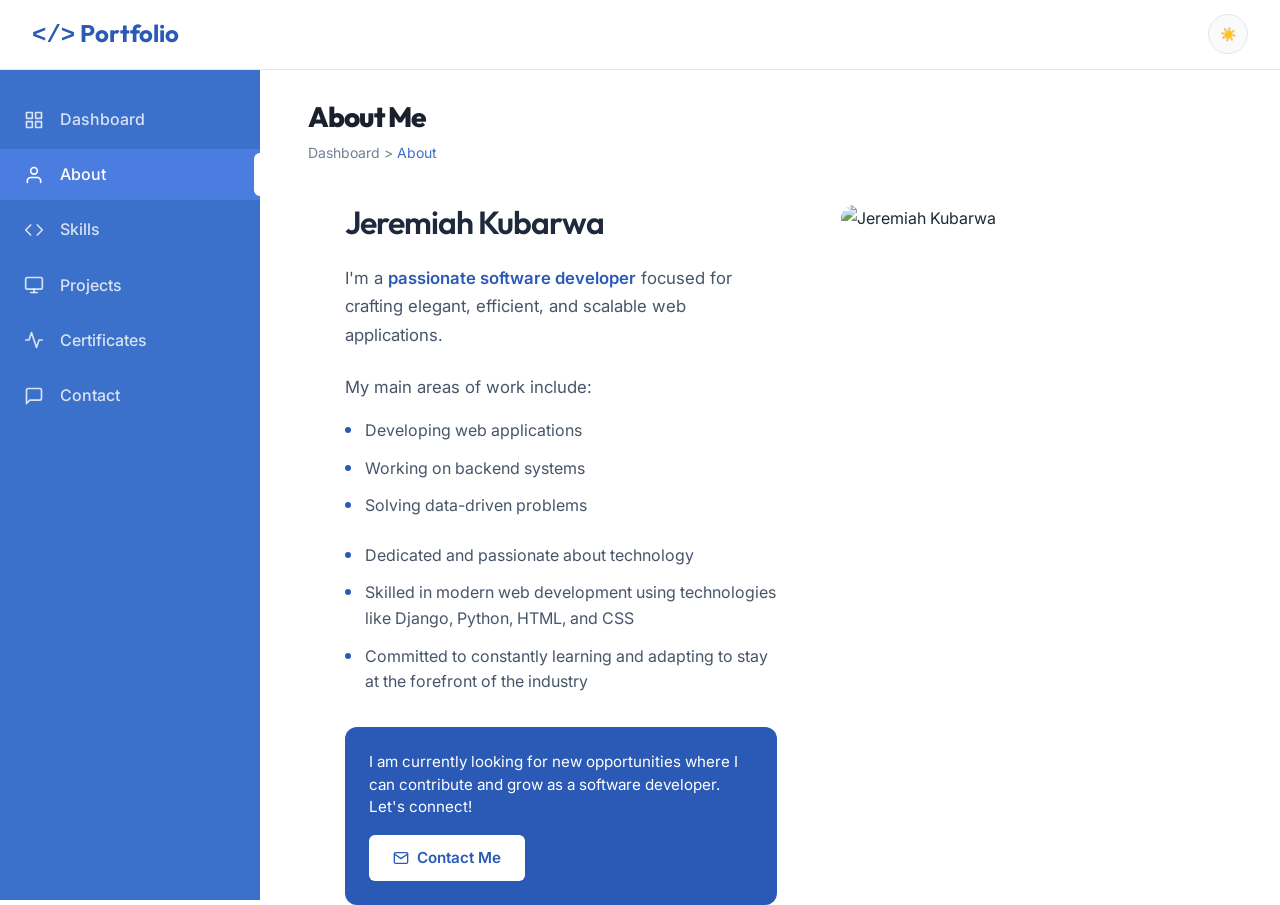
==== commit cfaef78a: "addition of picture" ====
--- a/about.html
+++ b/about.html
@@ -136,7 +136,7 @@
         </div>
 
         <div class="about-image">
-          <img src="assets/profile.png" alt="Jeremiah Kubarwa">
+          <img src="assets/c__Users_Admin_AppData_Roaming_Cursor_User_workspaceStorage_e871ec6a6cf59c51ae01a53769b0e2bc_images_InShot_20241209_200100657-7ecb8f22-6fda-4ff1-893e-37db37ab4a74.png" alt="Jeremiah Kubarwa">
         </div>
       </div>
     </div>
--- a/styles.css
+++ b/styles.css
@@ -402,6 +402,7 @@
   width: 100%;
   height: 250px;
   object-fit: cover;
+  object-position: center 25%;
   border-radius: 20px;
 }
 
@@ -930,6 +931,8 @@
   position: relative;
   background-size: cover;
   background-position: center;
+  background-color: #e6f0fa;
+  background-image: linear-gradient(135deg, rgba(37, 99, 235, 0.18), rgba(124, 58, 237, 0.14));
 }
 
 .project-img-wrapper::after {
@@ -937,6 +940,10 @@
   position: absolute;
   top: 0; right: 0; bottom: 0; left: 0;
   background: linear-gradient(to right, rgba(255,255,255,0) 50%, rgba(255,255,255,1) 95%);
+}
+
+:root.dark .project-img-wrapper::after {
+  background: linear-gradient(to right, rgba(15, 26, 46, 0) 45%, rgba(15, 26, 46, 1) 95%);
 }
 
 .project-info {
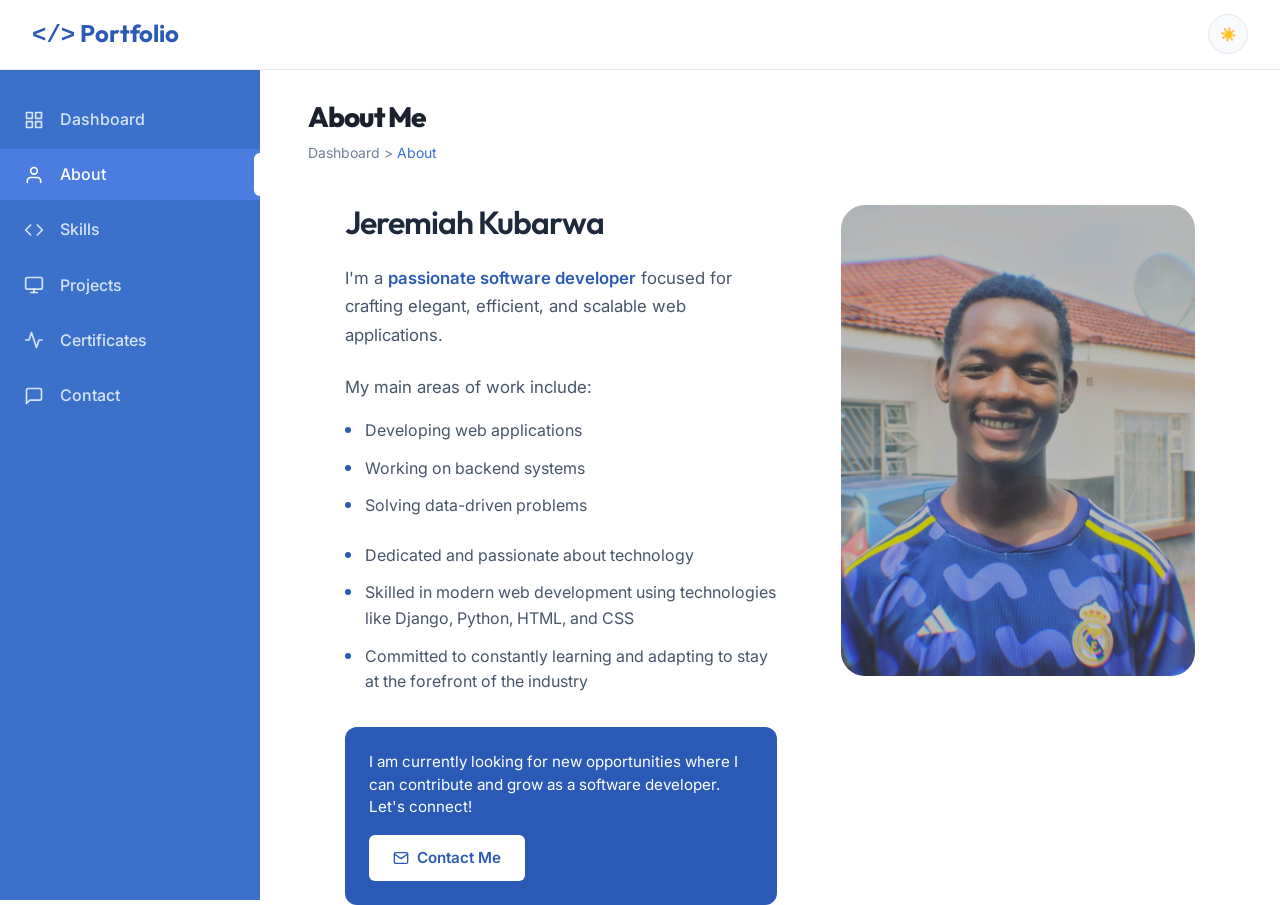
==== commit 1c860675: "pic" ====
--- a/about.html
+++ b/about.html
@@ -136,7 +136,7 @@
         </div>
 
         <div class="about-image">
-          <img src="assets/c__Users_Admin_AppData_Roaming_Cursor_User_workspaceStorage_e871ec6a6cf59c51ae01a53769b0e2bc_images_InShot_20241209_200100657-7ecb8f22-6fda-4ff1-893e-37db37ab4a74.png" alt="Jeremiah Kubarwa">
+          <img src="assets/profile-dashboard.png" alt="Jeremiah Kubarwa">
         </div>
       </div>
     </div>
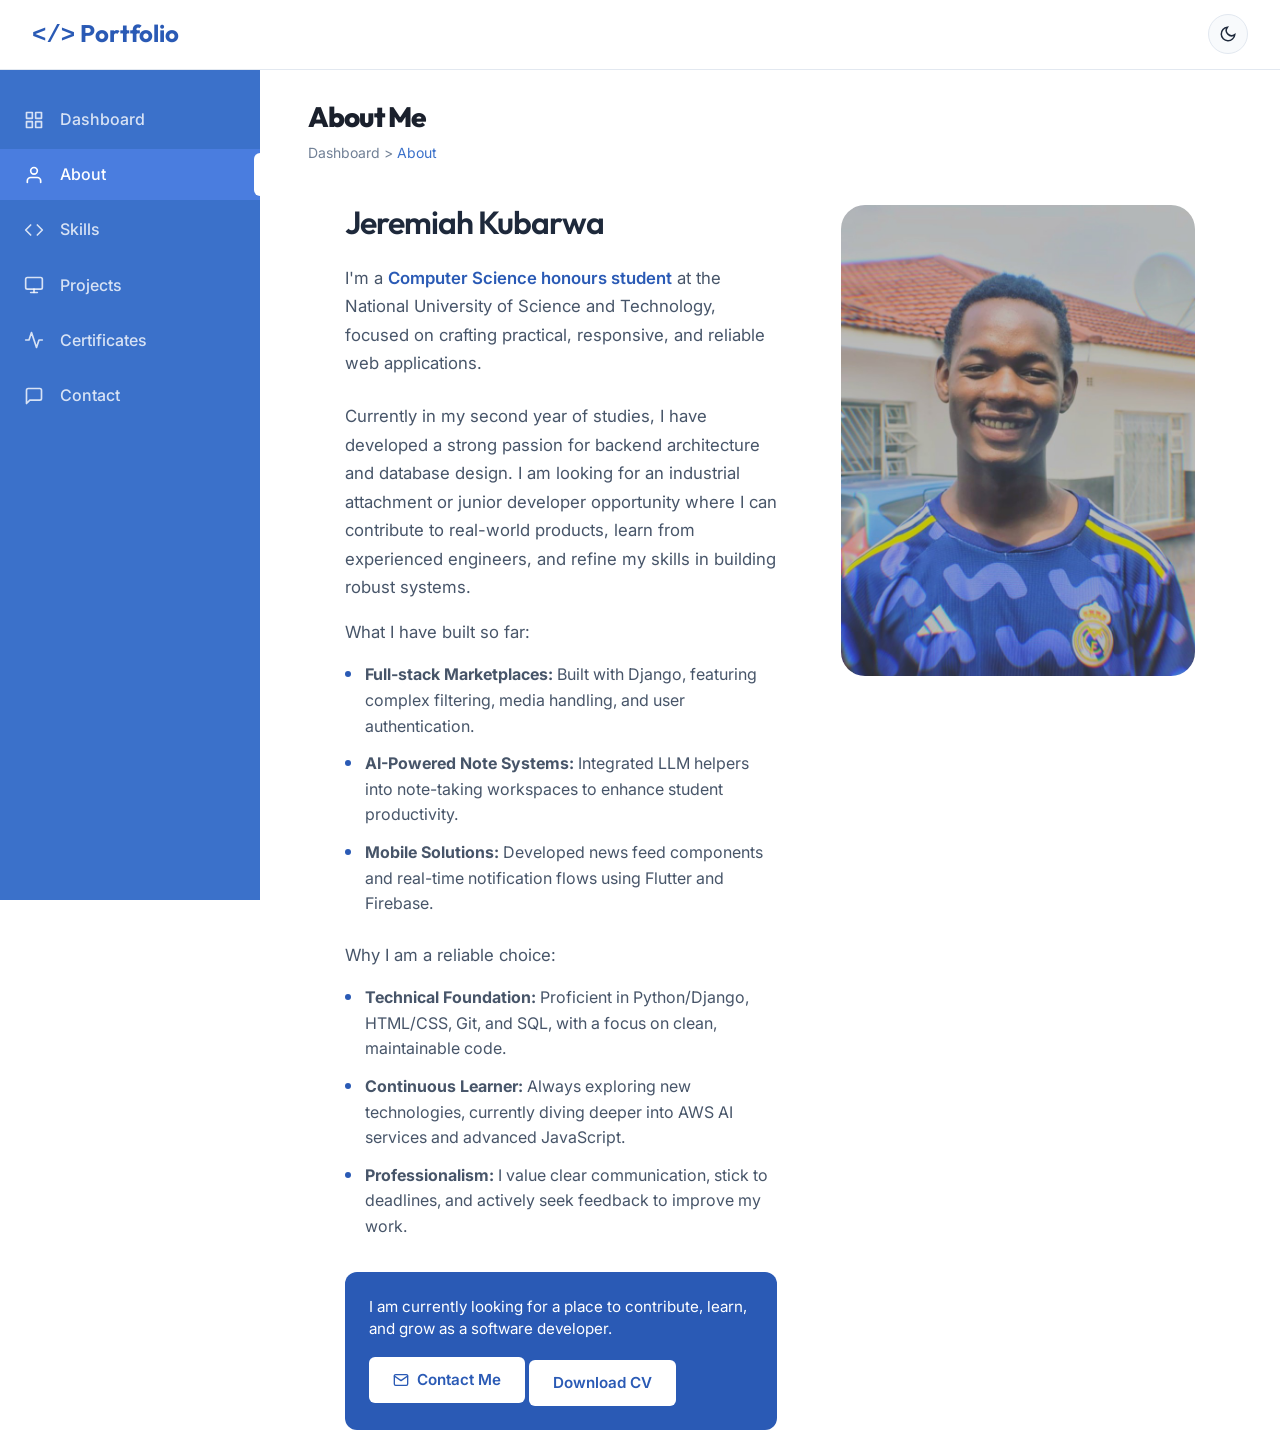
==== commit 3d643d7c: "ehancing the portfolio" ====
--- a/about.html
+++ b/about.html
@@ -25,7 +25,7 @@
         Portfolio
       </a>
       <div class="top-nav-actions">
-        <button class="icon-btn theme-toggle" type="button" aria-label="Toggle theme">☀️</button>
+        <button class="icon-btn theme-toggle" type="button" aria-label="Switch to dark theme"></button>
       </div>
     </div>
   </header>
@@ -104,26 +104,32 @@
         <div class="about-content">
           <h2>Jeremiah Kubarwa</h2>
 
-          <p class="about-lead">I'm a <strong>passionate software developer</strong> focused for crafting elegant,
-            efficient, and scalable web applications.</p>
+          <p class="about-lead">I'm a <strong>Computer Science honours student</strong> at the National University of
+            Science and Technology, focused on crafting practical, responsive, and reliable web applications.</p>
 
-          <p class="about-sub">My main areas of work include:</p>
+          <p class="about-sub">Currently in my second year of studies, I have developed a strong passion for backend architecture and database design. I am looking for an industrial attachment or junior developer opportunity where I can
+            contribute to real-world products, learn from experienced engineers, and refine my skills in building robust systems.</p>
+
+          <p class="about-sub">What I have built so far:</p>
 
           <ul class="about-list">
-            <li>Developing web applications</li>
-            <li>Working on backend systems</li>
-            <li>Solving data-driven problems</li>
+            <li><strong>Full-stack Marketplaces:</strong> Built with Django, featuring complex filtering, media handling, and user authentication.</li>
+            <li><strong>AI-Powered Note Systems:</strong> Integrated LLM helpers into note-taking workspaces to enhance student productivity.</li>
+            <li><strong>Mobile Solutions:</strong> Developed news feed components and real-time notification flows using Flutter and Firebase.</li>
+          
           </ul>
 
+          <p class="about-sub">Why I am a reliable choice:</p>
+
           <ul class="about-list">
-            <li>Dedicated and passionate about technology</li>
-            <li>Skilled in modern web development using technologies like Django, Python, HTML, and CSS</li>
-            <li>Committed to constantly learning and adapting to stay at the forefront of the industry</li>
+            <li><strong>Technical Foundation:</strong> Proficient in Python/Django, HTML/CSS, Git, and SQL, with a focus on clean, maintainable code.</li>
+            <li><strong>Continuous Learner:</strong> Always exploring new technologies, currently diving deeper into AWS AI services and advanced JavaScript.</li>
+            <li><strong>Professionalism:</strong> I value clear communication, stick to deadlines, and actively seek feedback to improve my work.</li>
           </ul>
 
+
           <div class="about-cta-box">
-            <p>I am currently looking for new opportunities where I can contribute and grow as a software developer.
-              Let's connect!</p>
+            <p>I am currently looking for a place to contribute, learn, and grow as a software developer.</p>
             <a href="contact.html" class="btn-contact-me">
               <svg width="16" height="16" viewBox="0 0 24 24" fill="none" stroke="currentColor" stroke-width="2"
                 stroke-linecap="round" stroke-linejoin="round" style="margin-right: 8px;">
@@ -132,6 +138,7 @@
               </svg>
               Contact Me
             </a>
+            <a href="assets/resume.pdf" class="btn-contact-me secondary" download>Download CV</a>
           </div>
         </div>
 
@@ -145,4 +152,4 @@
   <script src="script.js"></script>
 </body>
 
-</html>+</html>
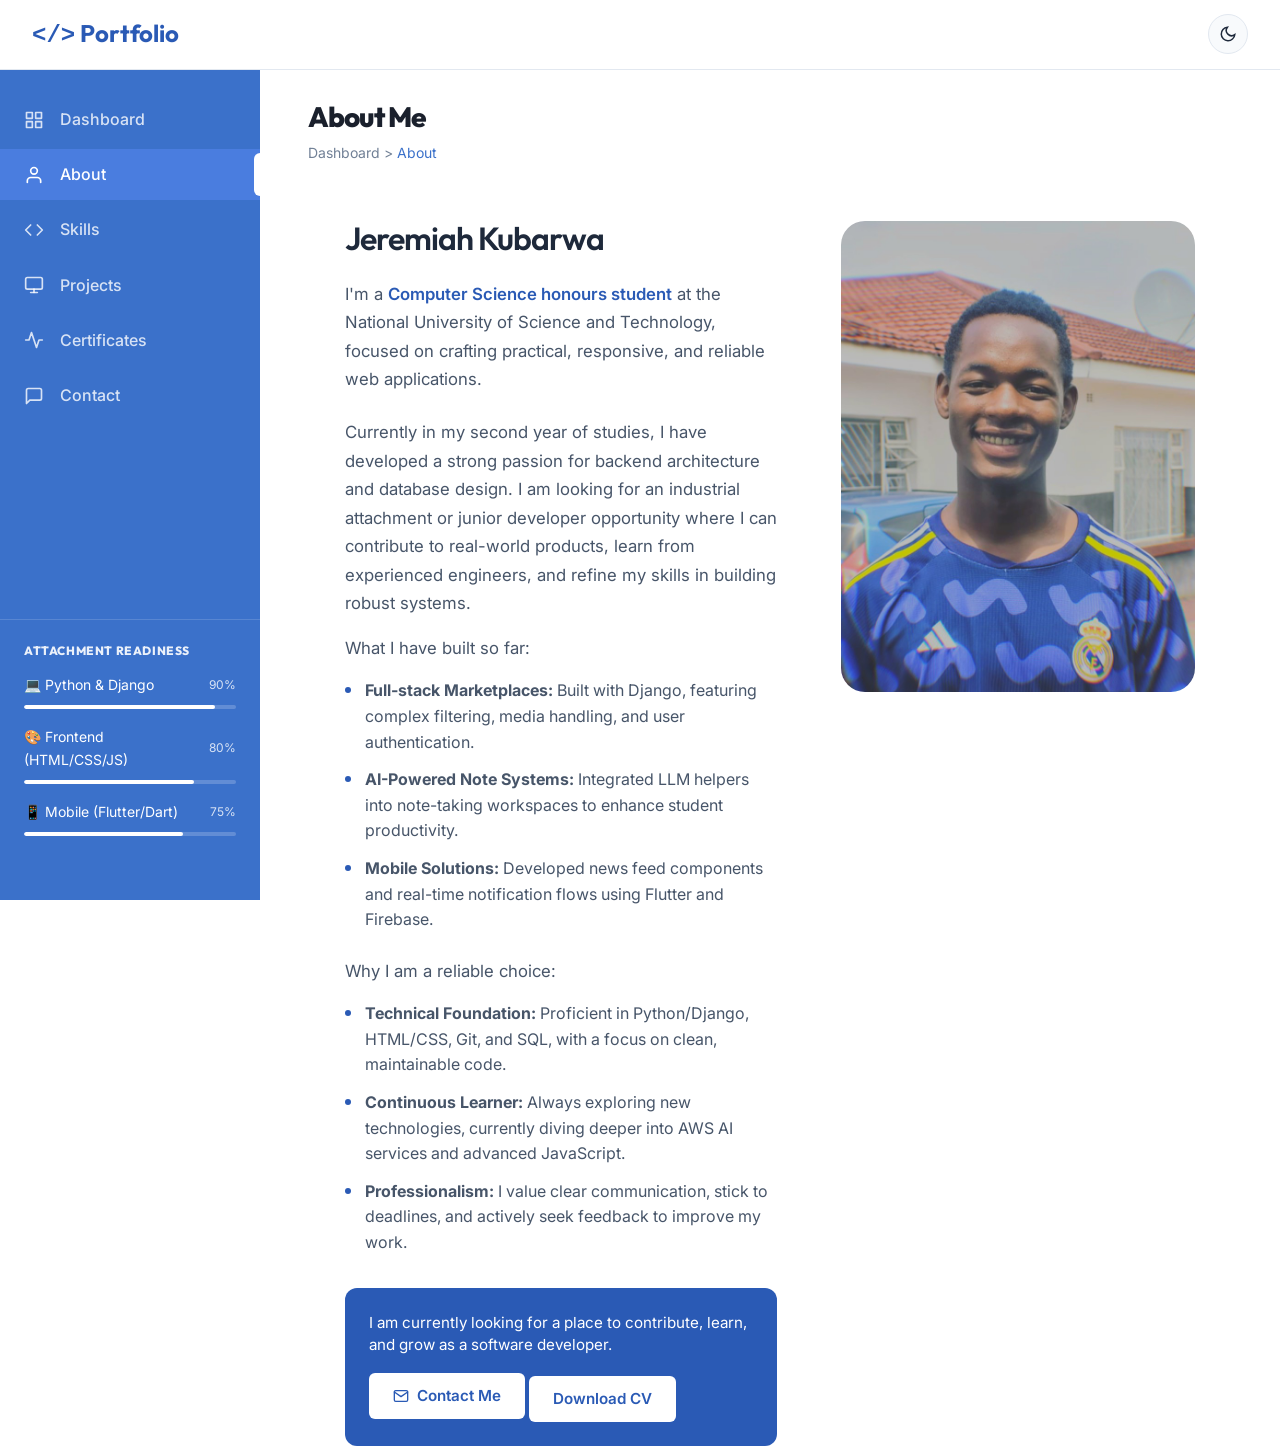
==== commit ae4e4039: "Update projects info and remove contact form" ====
--- a/about.html
+++ b/about.html
@@ -88,6 +88,36 @@
       </li>
     </ul>
 
+    <div class="sidebar-stats">
+      <h4>Attachment Readiness</h4>
+      <div class="stat-item">
+        <div class="stat-header">
+          <span class="stat-icon-wrapper">💻 Python & Django</span>
+          <span class="stat-percentage">90%</span>
+        </div>
+        <div class="stat-bar">
+          <div class="stat-fill" style="width: 90%;"></div>
+        </div>
+      </div>
+      <div class="stat-item">
+        <div class="stat-header">
+          <span class="stat-icon-wrapper">🎨 Frontend (HTML/CSS/JS)</span>
+          <span class="stat-percentage">80%</span>
+        </div>
+        <div class="stat-bar">
+          <div class="stat-fill" style="width: 80%;"></div>
+        </div>
+      </div>
+      <div class="stat-item">
+        <div class="stat-header">
+          <span class="stat-icon-wrapper">📱 Mobile (Flutter/Dart)</span>
+          <span class="stat-percentage">75%</span>
+        </div>
+        <div class="stat-bar">
+          <div class="stat-fill" style="width: 75%;"></div>
+        </div>
+      </div>
+    </div>
 
   </aside>
 
@@ -147,6 +177,7 @@
         </div>
       </div>
     </div>
+
   </main>
 
   <script src="script.js"></script>
--- a/styles.css
+++ b/styles.css
@@ -1,4 +1,3 @@
-/* Base */
 :root {
   --bg: #ffffff;
   --bg-alt: #f8fafc;
@@ -14,7 +13,7 @@
   --gradient: linear-gradient(135deg, #2563eb 0%, #4f46e5 55%, #7c3aed 100%);
 }
 
-/* Dark theme */
+
 :root.dark {
   --bg: #0b1220;
   --bg-alt: #0f1a2e;
@@ -31,7 +30,8 @@
   box-sizing: border-box;
 }
 
-html, body {
+html,
+body {
   height: 100%;
 }
 
@@ -60,7 +60,10 @@
   background: var(--bg-alt);
 }
 
-h1, h2, h3, h4 {
+h1,
+h2,
+h3,
+h4 {
   font-family: var(--font-display);
   font-weight: 800;
   line-height: 1.1;
@@ -68,9 +71,17 @@
   letter-spacing: -0.03em;
 }
 
-h1 { font-size: clamp(2.5rem, 5vw + 1rem, 4.5rem); }
-h2 { font-size: clamp(2rem, 4vw, 3.5rem); }
-h3 { font-size: clamp(1.5rem, 3vw, 2.25rem); }
+h1 {
+  font-size: clamp(2.5rem, 5vw + 1rem, 4.5rem);
+}
+
+h2 {
+  font-size: clamp(2rem, 4vw, 3.5rem);
+}
+
+h3 {
+  font-size: clamp(1.5rem, 3vw, 2.25rem);
+}
 
 p {
   margin: 0 0 1.5rem;
@@ -83,8 +94,13 @@
   max-width: 60ch;
 }
 
-.small { font-size: 0.875rem; }
-.muted { color: var(--text-muted); }
+.small {
+  font-size: 0.875rem;
+}
+
+.muted {
+  color: var(--text-muted);
+}
 
 .btn {
   display: inline-flex;
@@ -93,8 +109,8 @@
   gap: 8px;
   padding: 12px 28px;
   border-radius: 9999px;
-  border: 1px solid rgba(255,255,255,0.1);
-  background: rgba(255,255,255,0.03);
+  border: 1px solid rgba(255, 255, 255, 0.1);
+  background: rgba(255, 255, 255, 0.03);
   color: var(--text);
   font-family: var(--font-sans);
   font-weight: 500;
@@ -105,7 +121,7 @@
 }
 
 .btn:hover {
-  background: rgba(255,255,255,0.1);
+  background: rgba(255, 255, 255, 0.1);
 }
 
 .btn.primary {
@@ -147,6 +163,7 @@
   border-radius: 8px;
   z-index: 1000;
 }
+
 .skip-link:focus {
   left: 8px;
 }
@@ -225,7 +242,8 @@
 
 .sidebar {
   width: 260px;
-  background-color: #3b71ca; /* No gradient, solid blue */
+  background-color: #3b71ca;
+  /* No gradient, solid blue */
   color: white;
   position: fixed;
   top: 70px;
@@ -261,7 +279,8 @@
   position: relative;
 }
 
-.sidebar-nav a:hover, .sidebar-nav a.active {
+.sidebar-nav a:hover,
+.sidebar-nav a.active {
   color: white;
   background-color: #4a7ddf;
 }
@@ -354,9 +373,11 @@
   margin-top: 70px;
   flex: 1;
   min-height: calc(100vh - 70px);
-  background: #ffffff !important;
+  background: var(--bg);
   color: var(--text);
   padding: 2rem 3rem;
+  display: flex;
+  flex-direction: column;
 }
 
 /* Dashboard Overview */
@@ -418,7 +439,7 @@
   display: flex;
   align-items: center;
   justify-content: center;
-  box-shadow: 0 4px 10px rgba(0,0,0,0.15);
+  box-shadow: 0 4px 10px rgba(0, 0, 0, 0.15);
 }
 
 .profile-socials {
@@ -511,8 +532,8 @@
 
 .overview-stat-card {
   flex: 1;
-  background: white;
-  border: 1px solid #e2e8f0;
+  background: var(--card);
+  border: 1px solid var(--border);
   border-radius: 16px;
   padding: 20px;
   text-align: center;
@@ -521,7 +542,7 @@
 .overview-stat-value {
   font-size: 1.75rem;
   font-weight: 700;
-  color: #2a5ab5;
+  color: var(--primary);
   margin-bottom: 4px;
 }
 
@@ -533,7 +554,7 @@
 
 .overview-stat-label {
   font-size: 0.8rem;
-  color: #718096;
+  color: var(--text-muted);
 }
 
 .section-title {
@@ -563,10 +584,11 @@
 }
 
 .overview-card {
-  background: white;
+  background: var(--card);
+  border: 1px solid var(--border);
   border-radius: 16px;
   overflow: hidden;
-  box-shadow: 0 4px 10px rgba(0,0,0,0.03);
+  box-shadow: 0 4px 10px rgba(0, 0, 0, 0.03);
   position: relative;
 }
 
@@ -581,15 +603,17 @@
   position: absolute;
   top: 0;
   right: 0;
-  background: rgba(255,255,255,0.9);
+  background: var(--card);
+  border: 1px solid var(--border);
   margin: 12px;
   border-radius: 8px;
   padding: 8px 16px;
+  box-shadow: 0 4px 6px -1px rgba(0, 0, 0, 0.1);
 }
 
 .overview-card-content span {
   font-size: 0.8rem;
-  color: #1a202c;
+  color: var(--text);
   text-transform: uppercase;
   letter-spacing: 0.05em;
   font-weight: 700;
@@ -639,8 +663,13 @@
 }
 
 /* Tech Section Override */
-.text-center { text-align: center; }
-.tech-header { margin-bottom: 48px; }
+.text-center {
+  text-align: center;
+}
+
+.tech-header {
+  margin-bottom: 48px;
+}
 
 .tech-grid {
   display: grid;
@@ -652,7 +681,7 @@
   padding: 24px;
   border-radius: 16px;
   background: #0D1322;
-  border: 1px solid rgba(255,255,255,0.05);
+  border: 1px solid rgba(255, 255, 255, 0.05);
   position: relative;
   transition: transform 0.2s ease, box-shadow 0.2s ease;
   overflow: hidden;
@@ -661,7 +690,10 @@
 .tech-card::before {
   content: '';
   position: absolute;
-  top: 0; left: 0; right: 0; height: 1px;
+  top: 0;
+  left: 0;
+  right: 0;
+  height: 1px;
   background: var(--gradient);
   opacity: 0.2;
 }
@@ -669,9 +701,12 @@
 .tech-card:hover {
   transform: translateY(-4px);
   box-shadow: 0 10px 30px -10px rgba(79, 70, 229, 0.3);
-  border-color: rgba(255,255,255,0.1);
-}
-.tech-card:hover::before { opacity: 0.8; }
+  border-color: rgba(255, 255, 255, 0.1);
+}
+
+.tech-card:hover::before {
+  opacity: 0.8;
+}
 
 .tech-title {
   font-size: 1.1rem;
@@ -682,7 +717,11 @@
   align-items: center;
   margin-bottom: 24px;
 }
-.arrow { color: rgba(255,255,255,0.3); font-size: 1rem; }
+
+.arrow {
+  color: rgba(255, 255, 255, 0.3);
+  font-size: 1rem;
+}
 
 .tech-icons {
   display: flex;
@@ -703,8 +742,14 @@
   object-fit: contain;
 }
 
-.invert-dark { filter: invert(1); }
-.tech-name { font-weight: 500; font-size: 1rem; }
+.invert-dark {
+  filter: invert(1);
+}
+
+.tech-name {
+  font-weight: 500;
+  font-size: 1rem;
+}
 
 /* About Page */
 .about-container {
@@ -822,7 +867,7 @@
   background: white;
   border-radius: 12px;
   border: 1px solid #e2e8f0;
-  box-shadow: 0 4px 6px -1px rgba(0,0,0,0.05);
+  box-shadow: 0 4px 6px -1px rgba(0, 0, 0, 0.05);
   overflow: hidden;
   transition: transform 0.2s ease, box-shadow 0.2s ease;
 }
@@ -898,13 +943,17 @@
   background-clip: text;
   -webkit-text-fill-color: transparent;
 }
+
 .projects-grid {
   display: flex;
   flex-direction: column;
   gap: 24px;
 }
+
 .contact-grid {
+  display: grid;
   grid-template-columns: 1.2fr .8fr;
+  gap: 24px;
   align-items: start;
 }
 
@@ -917,7 +966,7 @@
   box-shadow: 0 4px 6px -1px rgba(0, 0, 0, 0.05);
   overflow: hidden;
   position: relative;
-  height: 160px;
+  min-height: 180px;
   transition: transform 0.2s ease, box-shadow 0.2s ease;
 }
 
@@ -938,8 +987,11 @@
 .project-img-wrapper::after {
   content: '';
   position: absolute;
-  top: 0; right: 0; bottom: 0; left: 0;
-  background: linear-gradient(to right, rgba(255,255,255,0) 50%, rgba(255,255,255,1) 95%);
+  top: 0;
+  right: 0;
+  bottom: 0;
+  left: 0;
+  background: linear-gradient(to right, rgba(255, 255, 255, 0) 50%, rgba(255, 255, 255, 1) 95%);
 }
 
 :root.dark .project-img-wrapper::after {
@@ -953,7 +1005,8 @@
   flex-direction: column;
   position: relative;
   z-index: 2;
-  background: var(--card); /* ensure right side matches theme */
+  background: var(--card);
+  /* ensure right side matches theme */
 }
 
 .project-info h3 {
@@ -1068,11 +1121,13 @@
 }
 
 .certificates-grid.mini .certificate-info p {
-  display: none; /* Hide description in mini view */
+  display: none;
+  /* Hide description in mini view */
 }
 
 .certificates-grid.mini .btn-view-cert {
-  display: none; /* Hide button in mini view as card is clickable */
+  display: none;
+  /* Hide button in mini view as card is clickable */
 }
 
 .btn-view-cert {
@@ -1109,8 +1164,13 @@
 }
 
 @keyframes fadeIn {
-  from { opacity: 0; }
-  to { opacity: 1; }
+  from {
+    opacity: 0;
+  }
+
+  to {
+    opacity: 1;
+  }
 }
 
 .modal-content {
@@ -1128,8 +1188,15 @@
 }
 
 @keyframes zoomIn {
-  from { transform: scale(0.8); opacity: 0; }
-  to { transform: scale(1); opacity: 1; }
+  from {
+    transform: scale(0.8);
+    opacity: 0;
+  }
+
+  to {
+    transform: scale(1);
+    opacity: 1;
+  }
 }
 
 .modal-content h2 {
@@ -1144,7 +1211,7 @@
   max-height: 70vh;
   object-fit: contain;
   border-radius: 8px;
-  box-shadow: 0 4px 10px rgba(0,0,0,0.1);
+  box-shadow: 0 4px 10px rgba(0, 0, 0, 0.1);
 }
 
 .close-modal {
@@ -1232,10 +1299,12 @@
   display: grid;
   gap: 8px;
 }
+
 .links a {
   color: var(--text);
   text-decoration: none;
 }
+
 .links a:hover {
   text-decoration: underline;
 }
@@ -1255,7 +1324,8 @@
   font-weight: 500;
 }
 
-input, textarea {
+input,
+textarea {
   width: 100%;
   border: 1px solid var(--border);
   background: var(--bg);
@@ -1267,7 +1337,8 @@
   transition: all 0.2s ease;
 }
 
-input:focus, textarea:focus {
+input:focus,
+textarea:focus {
   outline: none;
   border-color: var(--primary);
   box-shadow: 0 0 0 3px rgba(59, 130, 246, 0.2);
@@ -1298,32 +1369,64 @@
   padding: 0;
   margin: -1px;
   overflow: hidden;
-  clip: rect(0,0,0,0);
+  clip: rect(0, 0, 0, 0);
   white-space: nowrap;
   border: 0;
 }
 
 /* Animations */
 @keyframes slideUp {
-  from { opacity: 0; transform: translateY(30px); }
-  to { opacity: 1; transform: translateY(0); }
+  from {
+    opacity: 0;
+    transform: translateY(30px);
+  }
+
+  to {
+    opacity: 1;
+    transform: translateY(0);
+  }
 }
 
 @keyframes fadeInRight {
-  from { opacity: 0; transform: translateX(30px); }
-  to { opacity: 1; transform: translateX(0); }
+  from {
+    opacity: 0;
+    transform: translateX(30px);
+  }
+
+  to {
+    opacity: 1;
+    transform: translateX(0);
+  }
 }
 
 @keyframes float {
-  0% { transform: translate(0, 0) scale(1); }
-  33% { transform: translate(30px, -50px) scale(1.1); }
-  66% { transform: translate(-20px, 20px) scale(0.9); }
-  100% { transform: translate(0, 0) scale(1); }
+  0% {
+    transform: translate(0, 0) scale(1);
+  }
+
+  33% {
+    transform: translate(30px, -50px) scale(1.1);
+  }
+
+  66% {
+    transform: translate(-20px, 20px) scale(0.9);
+  }
+
+  100% {
+    transform: translate(0, 0) scale(1);
+  }
 }
 
 @keyframes pulse {
-  from { opacity: 0.2; transform: scale(0.95); }
-  to { opacity: 0.4; transform: scale(1.05); }
+  from {
+    opacity: 0.2;
+    transform: scale(0.95);
+  }
+
+  to {
+    opacity: 0.4;
+    transform: scale(1.05);
+  }
 }
 
 .fade-in {
@@ -1333,21 +1436,44 @@
 
 /* Responsive */
 @media (max-width: 920px) {
-  .skills-grid-modern { grid-template-columns: 1fr; }
-  .projects-grid { grid-template-columns: 1fr; }
-  .tech-grid { grid-template-columns: 1fr; }
-  .contact-grid { grid-template-columns: 1fr; }
-  .hero-inner { grid-template-columns: 1fr; text-align: center; }
-  .hero-ctas { justify-content: center; }
-  .hero-photo { max-width: 300px; margin: 0 auto; }
+  .skills-grid-modern {
+    grid-template-columns: 1fr;
+  }
+
+  .projects-grid {
+    grid-template-columns: 1fr;
+  }
+
+  .tech-grid {
+    grid-template-columns: 1fr;
+  }
+
+  .contact-grid {
+    grid-template-columns: 1fr;
+  }
+
+  .hero-inner {
+    grid-template-columns: 1fr;
+    text-align: center;
+  }
+
+  .hero-ctas {
+    justify-content: center;
+  }
+
+  .hero-photo {
+    max-width: 300px;
+    margin: 0 auto;
+  }
 }
 
 @media (max-width: 768px) {
+
   /* Top Nav */
   .top-nav {
     padding: 0 16px;
   }
-  
+
   /* Sidebar becomes bottom nav */
   .sidebar {
     width: 100%;
@@ -1361,16 +1487,19 @@
     z-index: 1000;
     border-top: 1px solid rgba(0, 0, 0, 0.1);
   }
+
   .sidebar-nav {
     display: flex;
     justify-content: space-around;
     align-items: center;
     width: 100%;
   }
+
   .sidebar-nav li {
     margin-bottom: 0;
     flex: 1;
   }
+
   .sidebar-nav a {
     flex-direction: column;
     padding: 10px 4px;
@@ -1379,21 +1508,26 @@
     justify-content: center;
     border-radius: 0;
   }
+
   .sidebar-nav a::before {
     display: none;
   }
+
   .sidebar-nav a.active {
     background-color: rgba(255, 255, 255, 0.1);
   }
+
   .sidebar-stats {
-    display: none; /* Hide stats on mobile */
+    display: none;
+    /* Hide stats on mobile */
   }
 
   /* Main Content */
   .main-content {
     margin-left: 0;
     margin-top: 70px;
-    padding: 1.5rem 1rem 6rem 1rem; /* Extra bottom padding for the nav bar */
+    padding: 1.5rem 1rem 6rem 1rem;
+    /* Extra bottom padding for the nav bar */
   }
 
   /* Dashboard Overview */
@@ -1403,57 +1537,68 @@
     text-align: center;
     padding: 24px 16px;
   }
+
   .profile-image-container {
     width: 180px;
   }
+
   .profile-image {
     height: 180px;
   }
+
   .name-row {
     flex-direction: column;
     gap: 8px;
   }
+
   .overview-grid {
     grid-template-columns: 1fr;
   }
+
   .overview-stats {
     flex-direction: column;
   }
-  
+
   /* general overrides */
   .skills-grid-modern {
     grid-template-columns: 1fr;
   }
+
   .tech-grid {
     grid-template-columns: 1fr;
   }
+
   .contact-grid {
     grid-template-columns: 1fr;
   }
+
   .project-card-h {
     flex-direction: column;
     height: auto;
   }
+
   .project-img-wrapper {
     width: 100%;
     height: 200px;
   }
+
   .project-img-wrapper::after {
-    background: linear-gradient(to top, rgba(255,255,255,0) 50%, rgba(255,255,255,1) 95%);
-  }
+    background: linear-gradient(to top, rgba(255, 255, 255, 0) 50%, rgba(255, 255, 255, 1) 95%);
+  }
+
   .project-info {
     width: 100%;
     padding: 24px;
   }
+
   .about-container {
     gap: 24px;
     flex-direction: column;
   }
+
   .about-image {
     order: -1;
     margin-bottom: 24px;
     align-self: center;
   }
-}
-
-
+}
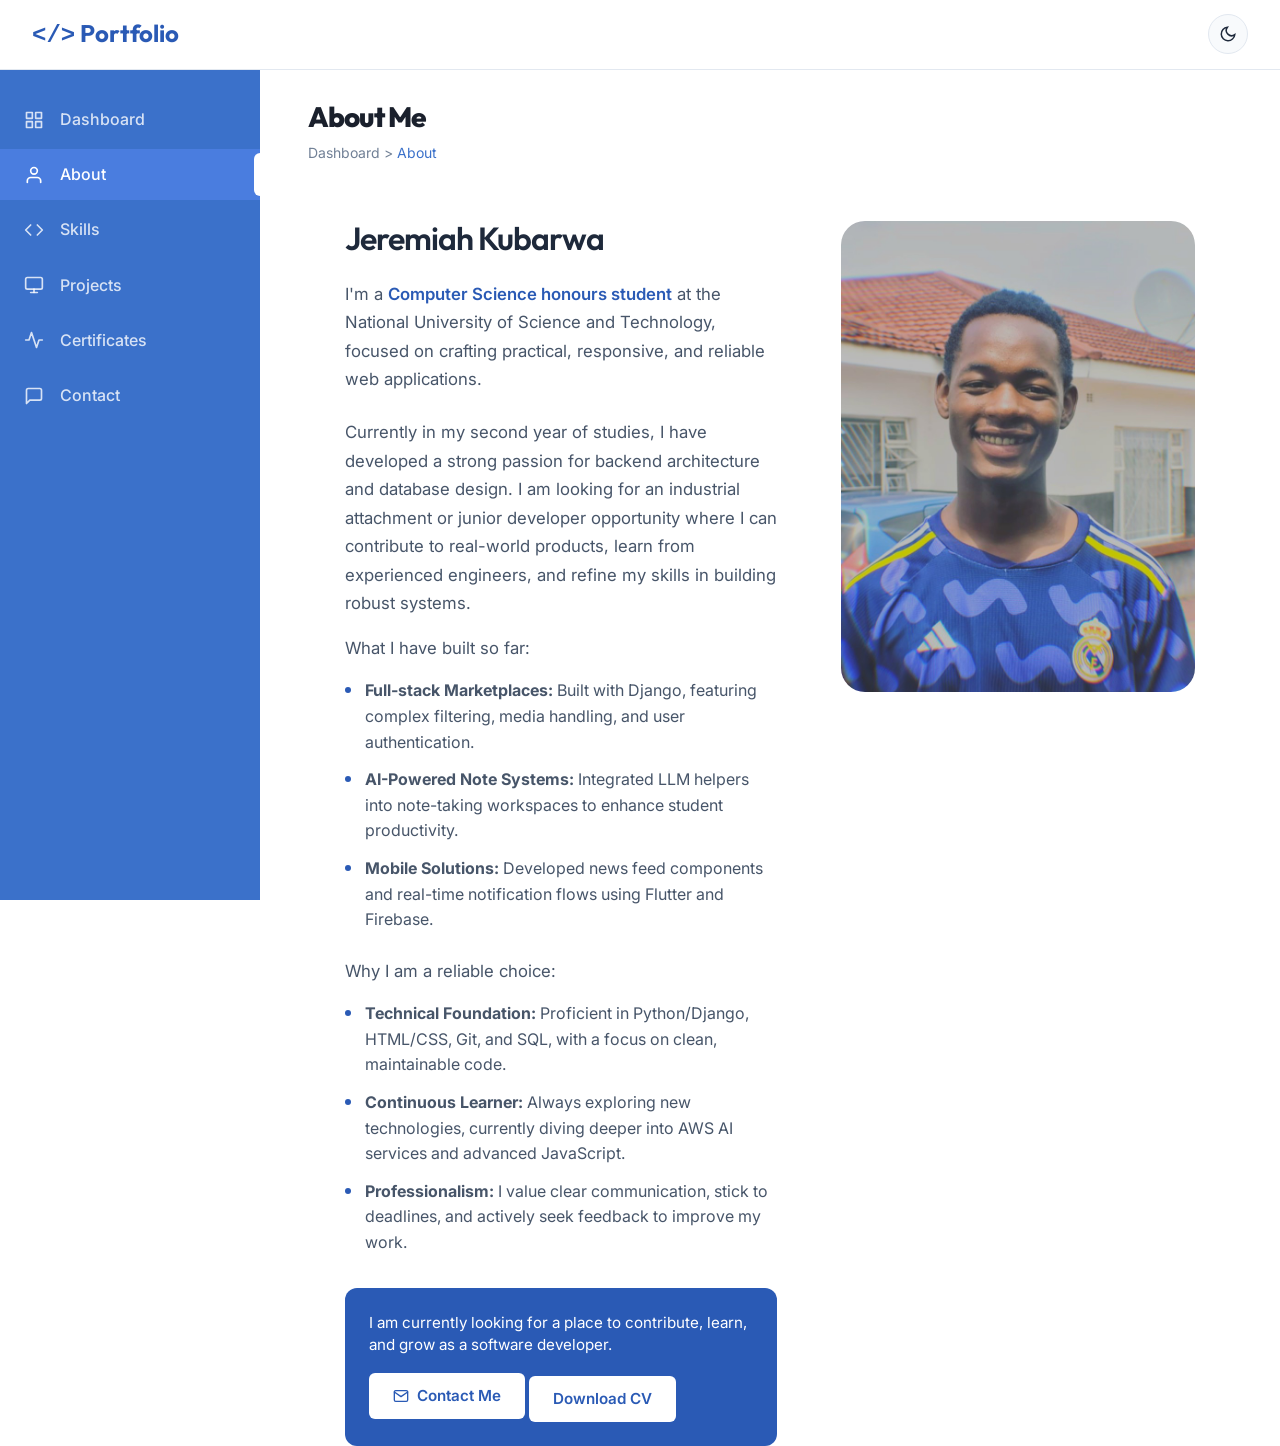
==== commit 33069bc6: "Remove Attachment Readiness and unnecessary stats/sections" ====
--- a/about.html
+++ b/about.html
@@ -88,36 +88,6 @@
       </li>
     </ul>
 
-    <div class="sidebar-stats">
-      <h4>Attachment Readiness</h4>
-      <div class="stat-item">
-        <div class="stat-header">
-          <span class="stat-icon-wrapper">💻 Python & Django</span>
-          <span class="stat-percentage">90%</span>
-        </div>
-        <div class="stat-bar">
-          <div class="stat-fill" style="width: 90%;"></div>
-        </div>
-      </div>
-      <div class="stat-item">
-        <div class="stat-header">
-          <span class="stat-icon-wrapper">🎨 Frontend (HTML/CSS/JS)</span>
-          <span class="stat-percentage">80%</span>
-        </div>
-        <div class="stat-bar">
-          <div class="stat-fill" style="width: 80%;"></div>
-        </div>
-      </div>
-      <div class="stat-item">
-        <div class="stat-header">
-          <span class="stat-icon-wrapper">📱 Mobile (Flutter/Dart)</span>
-          <span class="stat-percentage">75%</span>
-        </div>
-        <div class="stat-bar">
-          <div class="stat-fill" style="width: 75%;"></div>
-        </div>
-      </div>
-    </div>
 
   </aside>
 
